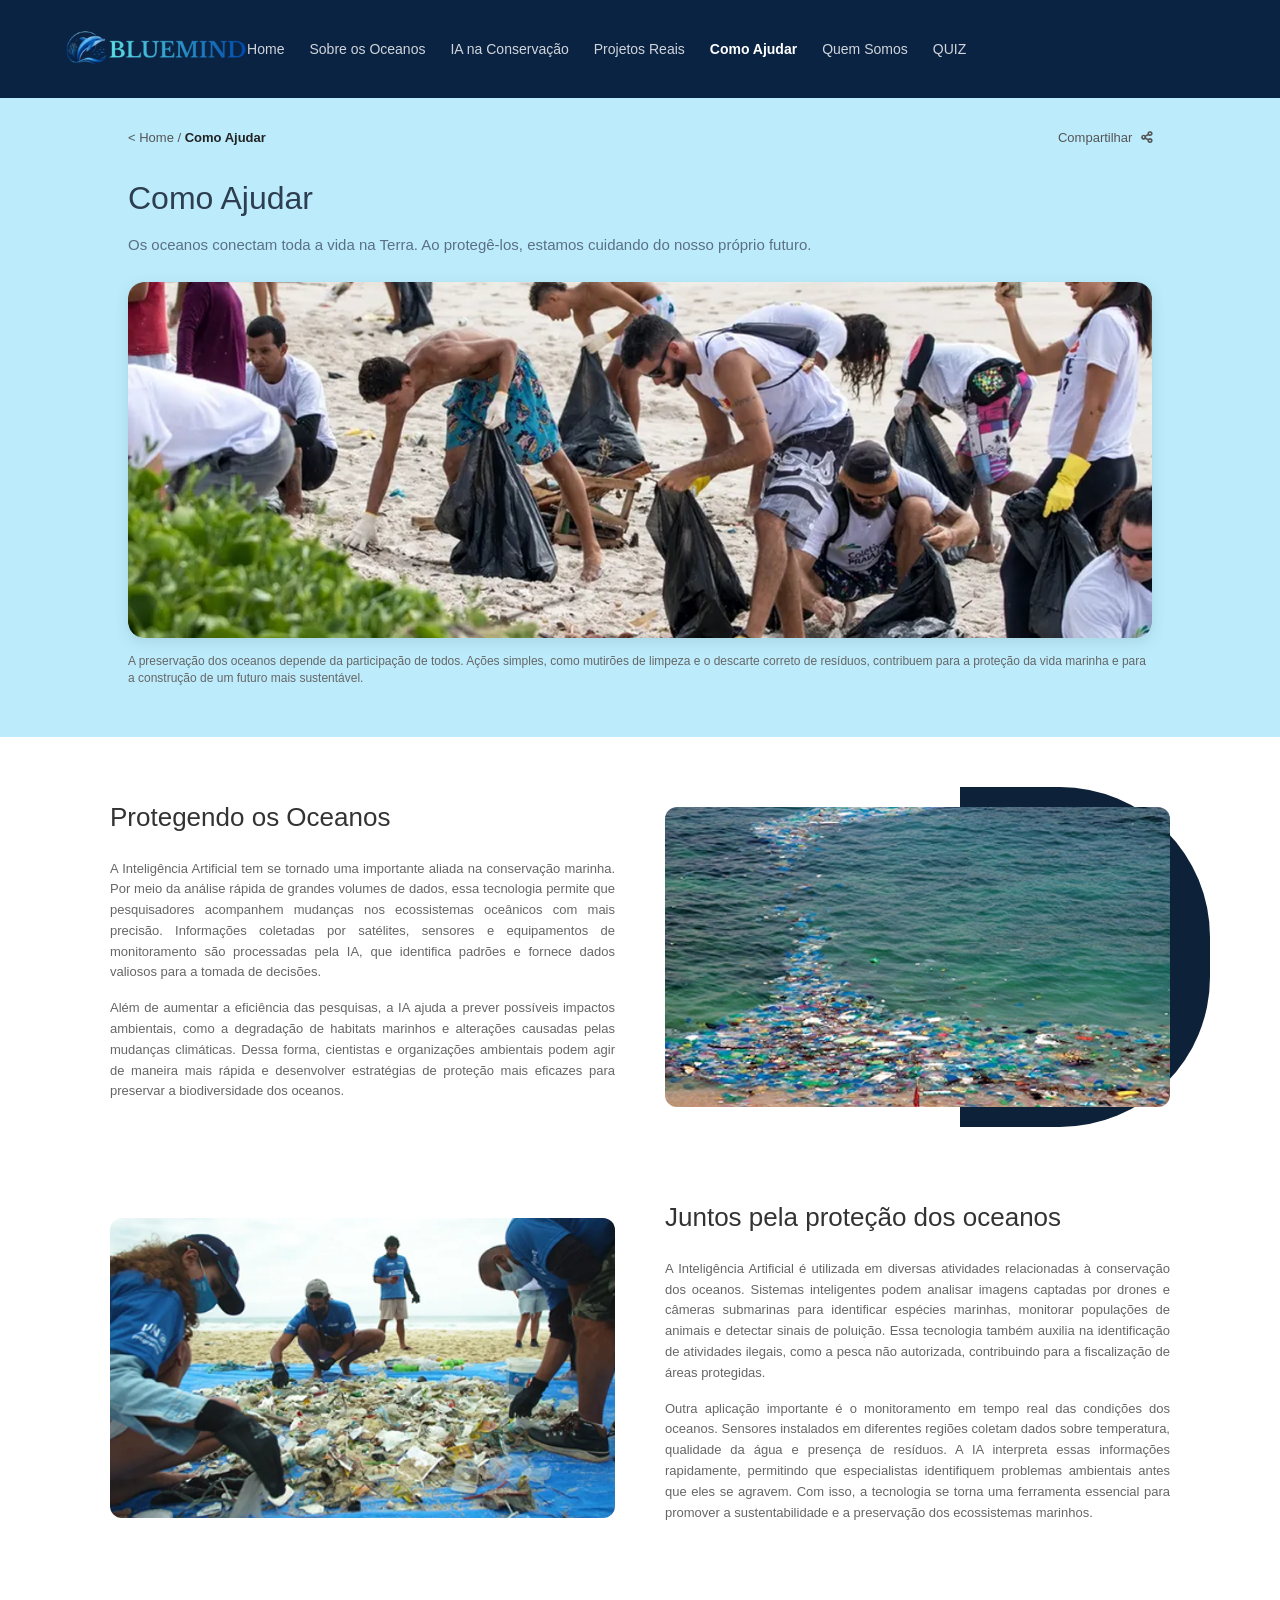
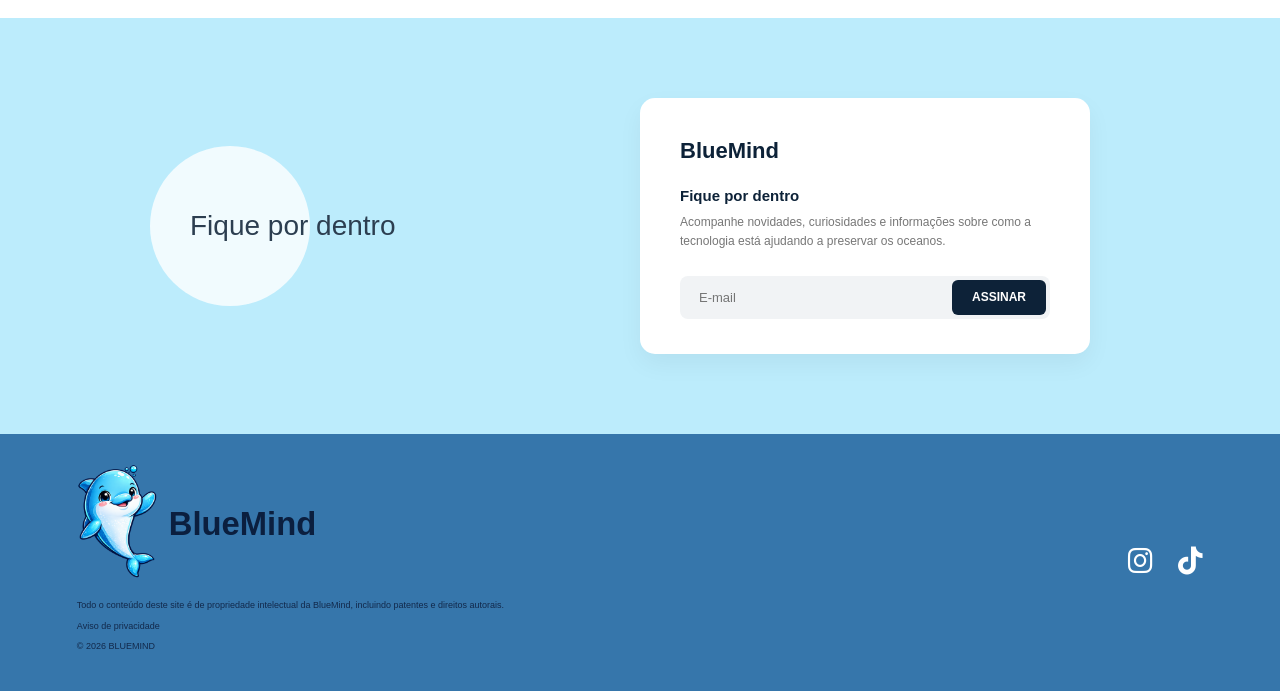
==== como-ajudar.html @ 2d467dde "commit de novas paginas (ainda falta muitos erros pra corrigir" ====
<!DOCTYPE html>
<html lang="pt-BR">
<head>
  <meta charset="UTF-8">
  <meta name="viewport" content="width=device-width, initial-scale=1.0">
  <title>BlueMind - Como Ajudar</title>
  <link rel="stylesheet" href="./como-ajudar.css">
  <link rel="stylesheet" href="https://cdnjs.cloudflare.com/ajax/libs/font-awesome/6.0.0/css/all.min.css">
</head>
<body>

<header>
    <div class="logo">
        <img src="./logo.png" alt="Logo BlueMind">
    </div>
    <nav>
        <ul>
            <li><a href="./index.html">Home</a></li>
            <li><a href="./sobre-os-oceanos.html">Sobre os Oceanos</a></li>
            <li><a href= "./concervacao.html">IA na Conservação</a></li>
            <li><a href="./projetos-reais.html">Projetos Reais</a></li>
            <li><a href= "./como-ajudar.html"><strong>Como Ajudar</strong></a></li>
            <li><a href="./quem.somos.html">Quem Somos</a></li>
            <li><a href="./quiz.html">QUIZ</a></li>
        </ul>
    </nav>
</header>

  <section class="hero-section">
    <div class="container">
      <div class="breadcrumb-share">
        <p class="breadcrumb">&lt; Home / <strong>Como Ajudar</strong></p>
        <button class="share-btn">Compartilhar <i class="fa-solid fa-share-nodes"></i></button>
      </div>

      <h1 class="main-title">Como Ajudar</h1>
      <p class="subtitle">Os oceanos conectam toda a vida na Terra. Ao protegê-los, estamos cuidando do nosso próprio futuro.</p>

      <div class="hero-image-container">
        <img src="./image 26 (3).png" alt="Mutirão de limpeza de praia" class="hero-img">
      </div>

      <p class="image-caption">
        A preservação dos oceanos depende da participação de todos. Ações simples, como mutirões de limpeza e o descarte correto de resíduos, contribuem para a proteção da vida marinha e para a construção de um futuro mais sustentável.
      </p>
    </div>
  </section>

  <main class="content-section">
    
    <div class="info-block block-1">
      <div class="text-content">
        <h2>Protegendo os Oceanos</h2>
        <p>A Inteligência Artificial tem se tornado uma importante aliada na conservação marinha. Por meio da análise rápida de grandes volumes de dados, essa tecnologia permite que pesquisadores acompanhem mudanças nos ecossistemas oceânicos com mais precisão. Informações coletadas por satélites, sensores e equipamentos de monitoramento são processadas pela IA, que identifica padrões e fornece dados valiosos para a tomada de decisões.</p>
        <p>Além de aumentar a eficiência das pesquisas, a IA ajuda a prever possíveis impactos ambientais, como a degradação de habitats marinhos e alterações causadas pelas mudanças climáticas. Dessa forma, cientistas e organizações ambientais podem agir de maneira mais rápida e desenvolver estratégias de proteção mais eficazes para preservar a biodiversidade dos oceanos.</p>
      </div>
      <div class="image-wrapper decor-right">
        <img src="./image 31.png" alt="Oceano">
      </div>
    </div>

    <div class="info-block block-2">
      <div class="image-wrapper decor-left">
        <img src="./image 32 (1).png" alt="Ação ambiental">
      </div>
      <div class="text-content">
        <h2>Juntos pela proteção dos oceanos</h2>
        <p>A Inteligência Artificial é utilizada em diversas atividades relacionadas à conservação dos oceanos. Sistemas inteligentes podem analisar imagens captadas por drones e câmeras submarinas para identificar espécies marinhas, monitorar populações de animais e detectar sinais de poluição. Essa tecnologia também auxilia na identificação de atividades ilegais, como a pesca não autorizada, contribuindo para a fiscalização de áreas protegidas.</p>
        <p>Outra aplicação importante é o monitoramento em tempo real das condições dos oceanos. Sensores instalados em diferentes regiões coletam dados sobre temperatura, qualidade da água e presença de resíduos. A IA interpreta essas informações rapidamente, permitindo que especialistas identifiquem problemas ambientais antes que eles se agravem. Com isso, a tecnologia se torna uma ferramenta essencial para promover a sustentabilidade e a preservação dos ecossistemas marinhos.</p>
      </div>
    </div>

  </main>

  <section class="newsletter-section">
    <div class="newsletter-container">
      
      <div class="newsletter-left">
        <div class="circle-graphic"></div>
        <h2>Fique por dentro</h2>
      </div>

      <div class="newsletter-card">
        <h3 class="brand-title">BlueMind</h3>
        <h4>Fique por dentro</h4>
        <p>Acompanhe novidades, curiosidades e informações sobre como a tecnologia está ajudando a preservar os oceanos.</p>
        
        <form class="subscribe-form" onsubmit="event.preventDefault();">
          <input type="email" placeholder="E-mail" required>
          <button type="submit">ASSINAR</button>
        </form>
      </div>

    </div>
  </section>

      <footer>

        <div class="footer-left">

            <div class="footer-logo">
                <img src="./golfinho_edutech.png" alt="Mascote BlueMind">
                <h3>BlueMind</h3>
            </div>

            <p class="legal-text">
                Todo o conteúdo deste site é de propriedade intelectual da BlueMind, incluindo patentes e direitos autorais.
            </p>

            <p class="legal-text">
                Aviso de privacidade
            </p>

            <p class="legal-text">
                © 2026 BLUEMIND
            </p>

        </div>

        <div class="footer-right">

            <a href="https://www.instagram.com/project.bluemind" target="_blank">
                <i class="fa-brands fa-instagram"></i>
            </a>

            <a href="#">
                <i class="fa-brands fa-tiktok"></i>
            </a>

        </div>

    </footer>

</body>
</html>
---- como-ajudar.css ----
* {
  margin: 0;
  padding: 0;
  box-sizing: border-box;
  font-family: 'Segoe UI', Tahoma, Geneva, Verdana, sans-serif;
}

body {
  color: #333333;
  background-color: #ffffff;
  line-height: 1.6;
}

header {
    background-color: #0A2342;
    color: #ffffff;
    display: flex;
    align-items: center;
    justify-content: flex-start;
    padding: 25px 60px;
}

header .logo img {
  height: 40px;
  object-fit: contain;
}

header nav ul {
  display: flex;
  list-style: none;
  gap: 25px;
}

header nav a {
  color: #d1d5db;
  text-decoration: none;
  font-size: 14px;
  transition: color 0.3s;
}

header nav a:hover {
  color: #ffffff;
}

header nav a strong {
  color: #ffffff;
}

.hero-section {
  background-color: #bcecfc;
  padding: 30px 10% 50px 10%;
}

.breadcrumb-share {
  display: flex;
  justify-content: space-between;
  align-items: center;
  font-size: 13px;
  color: #555;
  margin-bottom: 25px;
}

.breadcrumb {
  margin: 0;
}

.breadcrumb strong {
  color: #222;
}

.share-btn {
  background: none;
  border: none;
  color: #555;
  cursor: pointer;
  font-size: 13px;
}

.share-btn i {
  margin-left: 5px;
}

.main-title {
  font-size: 32px;
  color: #2c3e50;
  font-weight: 500;
  margin-bottom: 8px;
}

.subtitle {
  color: #5b7083;
  font-size: 15px;
  margin-bottom: 25px;
}

.hero-image-container {
  width: 100%;
  max-height: 400px;
  border-radius: 15px;
  overflow: hidden;
  box-shadow: 0 4px 15px rgba(0,0,0,0.1);
}

.hero-img {
  width: 100%;
  height: 100%;
  object-fit: cover;
  display: block;
}

.image-caption {
  font-size: 12px;
  color: #666;
  margin-top: 15px;
  line-height: 1.4;
}

.content-section {
  max-width: 1100px;
  margin: 60px auto;
  padding: 0 20px;
}

.info-block {
  display: flex;
  align-items: center;
  gap: 50px;
  margin-bottom: 80px;
  position: relative;
}

.text-content {
  flex: 1;
}

.text-content h2 {
  font-size: 26px;
  color: #333;
  font-weight: 400;
  margin-bottom: 20px;
}

.text-content p {
  font-size: 13px;
  color: #666;
  margin-bottom: 15px;
  text-align: justify;
}

.image-wrapper {
  flex: 1;
  position: relative;
  height: 300px;
}

.image-wrapper img {
  width: 100%;
  height: 100%;
  object-fit: cover;
  border-radius: 12px;
  position: relative;
  z-index: 2;
}

.decor-right::after {
  content: '';
  position: absolute;
  right: -40px;
  top: -20px;
  width: 250px;
  height: 340px;
  background-color: #0d2238;
  border-top-right-radius: 150px;
  border-bottom-right-radius: 150px;
  z-index: 1;
}

.decor-left::before {
  content: '';
  position: absolute;
  left: -20px;
  bottom: -20px;
  width: 100%;
  height: 100%;
  border-radius: 12px;
  z-index: 1;
}

.newsletter-section {
  background-color: #bcecfc;
  padding: 80px 20px;
  display: flex;
  justify-content: center;
  position: relative;
  overflow: hidden;
}

.newsletter-container {
  display: flex;
  align-items: center;
  justify-content: space-between;
  width: 100%;
  max-width: 900px;
}

.newsletter-left {
  position: relative;
  display: flex;
  align-items: center;
}

.circle-graphic {
  width: 160px;
  height: 160px;
  background-color: #ffffff;
  border-radius: 50%;
  position: absolute;
  left: -40px;
  opacity: 0.8;
}

.newsletter-left h2 {
  font-size: 28px;
  color: #2c3e50;
  z-index: 2;
  font-weight: 500;
}

.newsletter-card {
  background: #ffffff;
  padding: 35px 40px;
  border-radius: 15px;
  width: 450px;
  box-shadow: 0 10px 25px rgba(0, 0, 0, 0.05);
}

.brand-title {
  font-size: 22px;
  color: #0d2238;
  margin-bottom: 15px;
  font-weight: 700;
}

.newsletter-card h4 {
  font-size: 15px;
  color: #0d2238;
  margin-bottom: 5px;
}

.newsletter-card p {
  font-size: 12px;
  color: #777;
  margin-bottom: 25px;
}

.subscribe-form {
  display: flex;
  background-color: #f1f3f5;
  border-radius: 8px;
  padding: 4px;
}

.subscribe-form input {
  border: none;
  background: transparent;
  padding: 10px 15px;
  flex: 1;
  outline: none;
  font-size: 13px;
}

.subscribe-form button {
  background-color: #0d2238;
  color: #ffffff;
  border: none;
  padding: 10px 20px;
  border-radius: 6px;
  font-weight: bold;
  font-size: 12px;
  cursor: pointer;
  transition: background 0.3s;
}

.subscribe-form button:hover {
  background-color: #1a3a5c;
}

footer {
    width: 100%;
    min-height: 180px;
    background-color: #3676ab;


    display: flex;
    justify-content: space-between;
    align-items: center;


    padding: 30px 6%;
}


.footer-left {
    max-width: 600px;
}


.footer-logo {
    display: flex;
    align-items: center;
    gap: 12px;
    margin-bottom: 15px;


    font-size: 28px;
    font-weight: bold;
    color: #0b1f3f;
}


.footer-logo img {
    width: 80px;
}


.legal-text {
    font-size: 9px;
    color: #12294b;
    margin-bottom: 8px;
    line-height: 1.4;
}


.footer-right {
    display: flex;
    align-items: center;
    gap: 25px;
}


.footer-right a {
    color: white;
    font-size: 28px;
    text-decoration: none;
}


.footer-right a:hover {
    transform: scale(1.15);
}

@media (max-width: 768px) {
  header {
    flex-direction: column;
    gap: 15px;
  }

  header nav ul {
    flex-wrap: wrap;
    justify-content: center;
  }

  .info-block {
    flex-direction: column !important;
  }

  .newsletter-container {
    flex-direction: column;
    gap: 30px;
  }

  .newsletter-card {
    width: 100%;
  }

  .decor-right::after {
    display: none;
  }

  footer {
    flex-direction: column;
    align-items: flex-start;
    gap: 20px;
  }
}
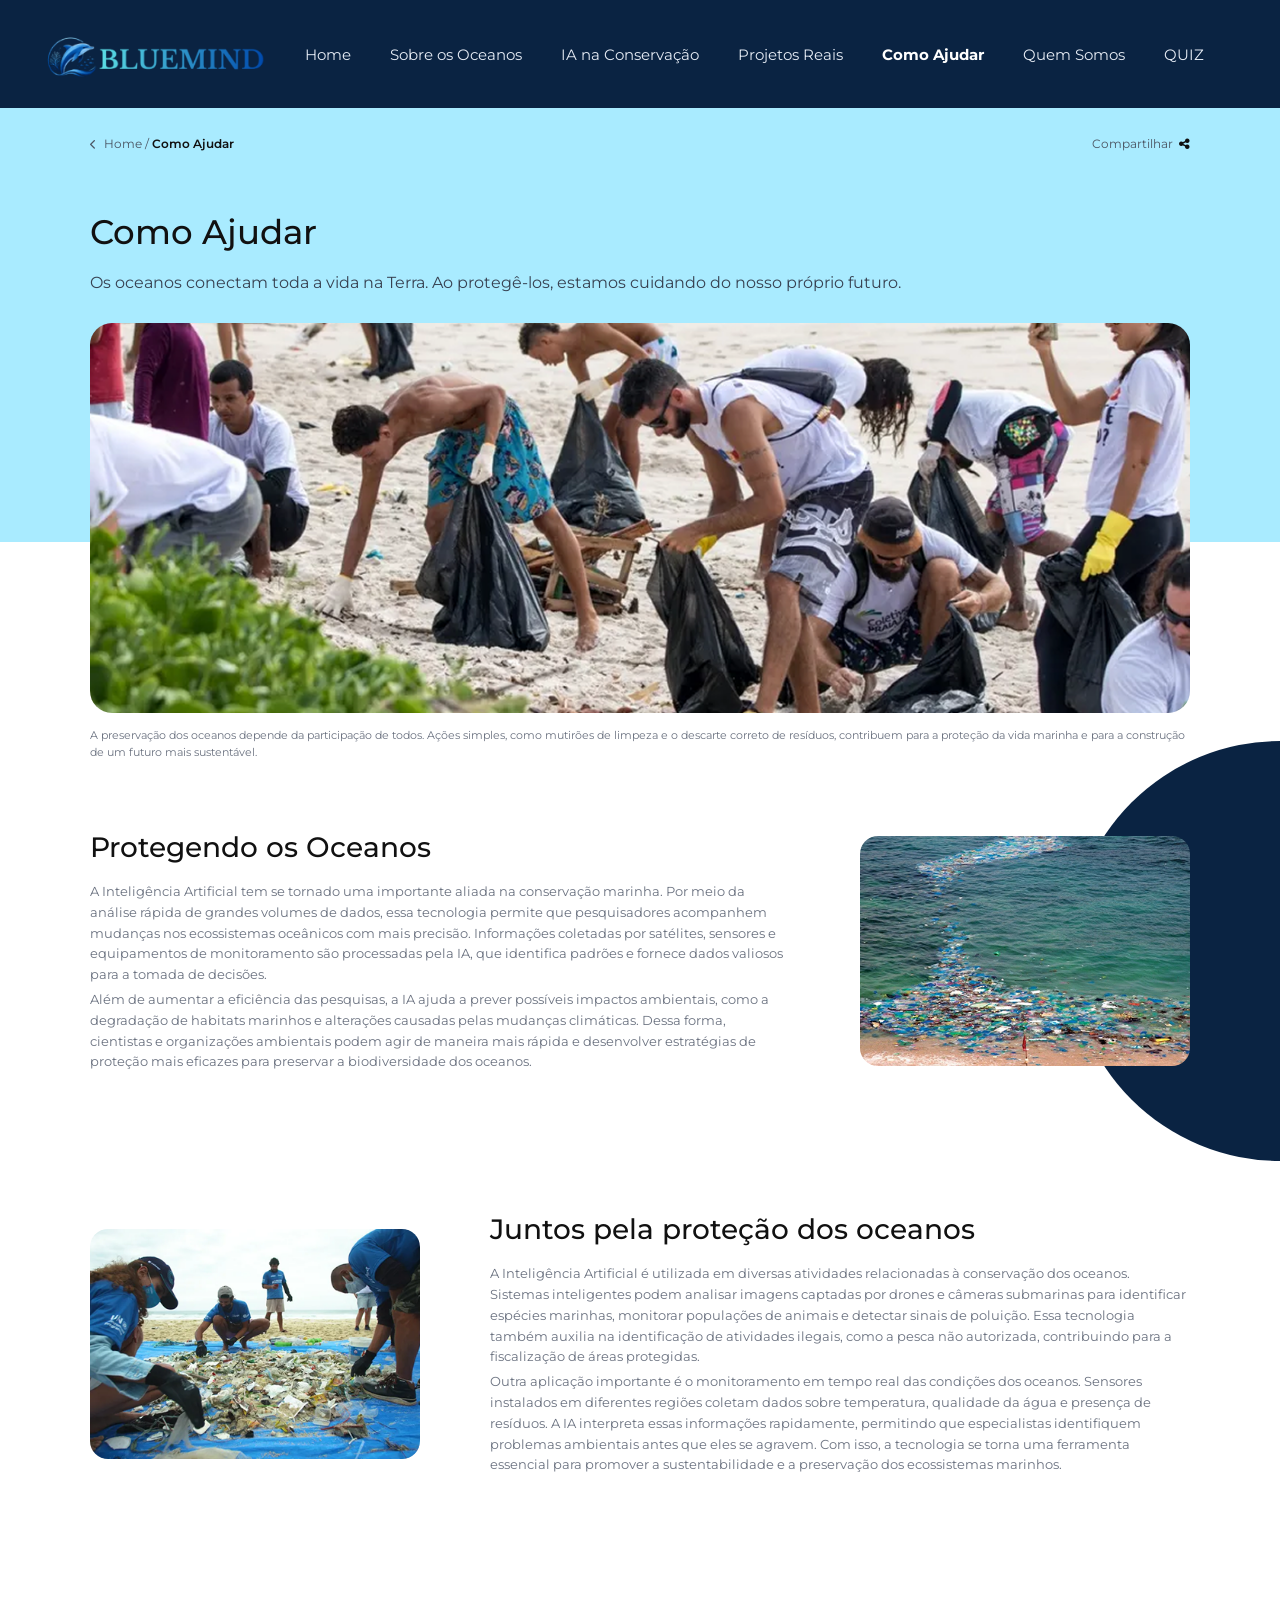
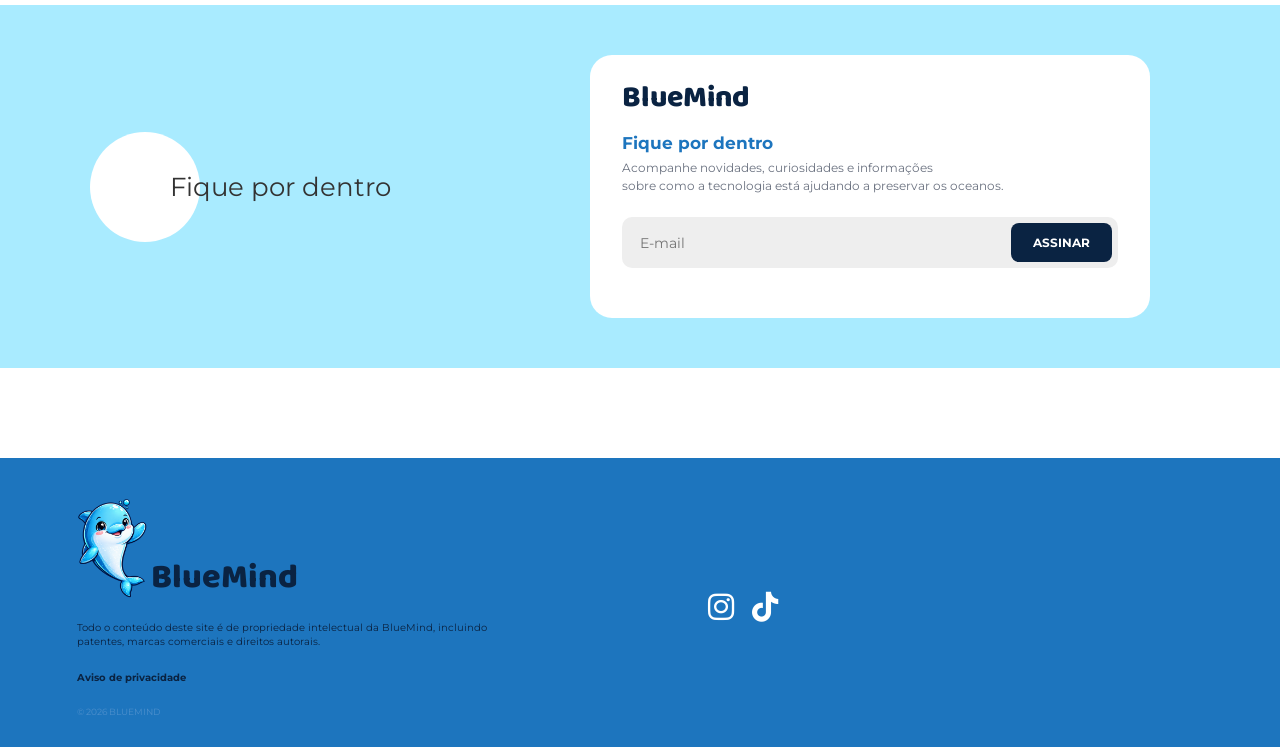
==== commit 9397cc09: "Refaz todas as páginas conforme o layout - Cria global.css com cabeçalho, rodapé, faixa azul, blocos" ====
--- a/como-ajudar.html
+++ b/como-ajudar.html
@@ -1,135 +1,138 @@
 <!DOCTYPE html>
 <html lang="pt-BR">
+
 <head>
-  <meta charset="UTF-8">
-  <meta name="viewport" content="width=device-width, initial-scale=1.0">
-  <title>BlueMind - Como Ajudar</title>
-  <link rel="stylesheet" href="./como-ajudar.css">
-  <link rel="stylesheet" href="https://cdnjs.cloudflare.com/ajax/libs/font-awesome/6.0.0/css/all.min.css">
+    <meta charset="UTF-8">
+    <meta name="viewport" content="width=device-width, initial-scale=1.0">
+    <title>BlueMind - Como Ajudar</title>
+    <link rel="preconnect" href="https://fonts.googleapis.com">
+    <link rel="preconnect" href="https://fonts.gstatic.com" crossorigin>
+    <link href="https://fonts.googleapis.com/css2?family=Baloo+2:wght@800&family=Montserrat:wght@300;400;500;600;700;800&display=swap" rel="stylesheet">
+    <link rel="stylesheet" href="https://cdnjs.cloudflare.com/ajax/libs/font-awesome/6.5.1/css/all.min.css">
+    <link rel="stylesheet" href="./global.css">
+    <link rel="stylesheet" href="./como-ajudar.css">
 </head>
+
 <body>
 
-<header>
-    <div class="logo">
-        <img src="./logo.png" alt="Logo BlueMind">
-    </div>
-    <nav>
-        <ul>
-            <li><a href="./index.html">Home</a></li>
-            <li><a href="./sobre-os-oceanos.html">Sobre os Oceanos</a></li>
-            <li><a href= "./concervacao.html">IA na Conservação</a></li>
-            <li><a href="./projetos-reais.html">Projetos Reais</a></li>
-            <li><a href= "./como-ajudar.html"><strong>Como Ajudar</strong></a></li>
-            <li><a href="./quem.somos.html">Quem Somos</a></li>
-            <li><a href="./quiz.html">QUIZ</a></li>
-        </ul>
-    </nav>
-</header>
+    <header>
+        <a href="./index.html" class="logo">
+            <img src="./logo.png" alt="Logo BlueMind">
+        </a>
 
-  <section class="hero-section">
-    <div class="container">
-      <div class="breadcrumb-share">
-        <p class="breadcrumb">&lt; Home / <strong>Como Ajudar</strong></p>
-        <button class="share-btn">Compartilhar <i class="fa-solid fa-share-nodes"></i></button>
-      </div>
+        <nav>
+            <ul>
+                <li><a href="./index.html">Home</a></li>
+                <li><a href="./sobre-os-oceanos.html">Sobre os Oceanos</a></li>
+                <li><a href="./concervacao.html">IA na Conservação</a></li>
+                <li><a href="./projetos-reais.html">Projetos Reais</a></li>
+                <li><a href="./como-ajudar.html" class="active">Como Ajudar</a></li>
+                <li><a href="./quem.somos.html">Quem Somos</a></li>
+                <li><a href="./quiz.html">QUIZ</a></li>
+            </ul>
+        </nav>
+    </header>
 
-      <h1 class="main-title">Como Ajudar</h1>
-      <p class="subtitle">Os oceanos conectam toda a vida na Terra. Ao protegê-los, estamos cuidando do nosso próprio futuro.</p>
+    <section class="page-top">
+        <div class="container">
+            <div class="breadcrumb-share">
+                <p class="breadcrumb">
+                    <i class="fa-solid fa-chevron-left"></i><a href="./index.html">Home</a> / <strong>Como Ajudar</strong>
+                </p>
+                <button class="share-btn" type="button">
+                    Compartilhar <i class="fa-solid fa-share-nodes"></i>
+                </button>
+            </div>
 
-      <div class="hero-image-container">
-        <img src="./image 26 (3).png" alt="Mutirão de limpeza de praia" class="hero-img">
-      </div>
+            <h1>Como Ajudar</h1>
+            <p class="subtitle">Os oceanos conectam toda a vida na Terra. Ao protegê-los, estamos cuidando do nosso próprio futuro.</p>
+        </div>
+    </section>
 
-      <p class="image-caption">
-        A preservação dos oceanos depende da participação de todos. Ações simples, como mutirões de limpeza e o descarte correto de resíduos, contribuem para a proteção da vida marinha e para a construção de um futuro mais sustentável.
-      </p>
-    </div>
-  </section>
+    <main>
+        <section class="page-banner container">
+            <img src="./image 26 (3).png" alt="Voluntários em um mutirão de limpeza de praia">
+            <p class="caption">A preservação dos oceanos depende da participação de todos. Ações simples, como mutirões de limpeza e o descarte correto de resíduos, contribuem para a proteção da vida marinha e para a construção de um futuro mais sustentável.</p>
+        </section>
 
-  <main class="content-section">
-    
-    <div class="info-block block-1">
-      <div class="text-content">
-        <h2>Protegendo os Oceanos</h2>
-        <p>A Inteligência Artificial tem se tornado uma importante aliada na conservação marinha. Por meio da análise rápida de grandes volumes de dados, essa tecnologia permite que pesquisadores acompanhem mudanças nos ecossistemas oceânicos com mais precisão. Informações coletadas por satélites, sensores e equipamentos de monitoramento são processadas pela IA, que identifica padrões e fornece dados valiosos para a tomada de decisões.</p>
-        <p>Além de aumentar a eficiência das pesquisas, a IA ajuda a prever possíveis impactos ambientais, como a degradação de habitats marinhos e alterações causadas pelas mudanças climáticas. Dessa forma, cientistas e organizações ambientais podem agir de maneira mais rápida e desenvolver estratégias de proteção mais eficazes para preservar a biodiversidade dos oceanos.</p>
-      </div>
-      <div class="image-wrapper decor-right">
-        <img src="./image 31.png" alt="Oceano">
-      </div>
-    </div>
+        <section class="content-block">
+            <div class="decor-circle right"></div>
 
-    <div class="info-block block-2">
-      <div class="image-wrapper decor-left">
-        <img src="./image 32 (1).png" alt="Ação ambiental">
-      </div>
-      <div class="text-content">
-        <h2>Juntos pela proteção dos oceanos</h2>
-        <p>A Inteligência Artificial é utilizada em diversas atividades relacionadas à conservação dos oceanos. Sistemas inteligentes podem analisar imagens captadas por drones e câmeras submarinas para identificar espécies marinhas, monitorar populações de animais e detectar sinais de poluição. Essa tecnologia também auxilia na identificação de atividades ilegais, como a pesca não autorizada, contribuindo para a fiscalização de áreas protegidas.</p>
-        <p>Outra aplicação importante é o monitoramento em tempo real das condições dos oceanos. Sensores instalados em diferentes regiões coletam dados sobre temperatura, qualidade da água e presença de resíduos. A IA interpreta essas informações rapidamente, permitindo que especialistas identifiquem problemas ambientais antes que eles se agravem. Com isso, a tecnologia se torna uma ferramenta essencial para promover a sustentabilidade e a preservação dos ecossistemas marinhos.</p>
-      </div>
-    </div>
+            <div class="container">
+                <div class="text">
+                    <h2>Protegendo os Oceanos</h2>
+                    <p>A Inteligência Artificial tem se tornado uma importante aliada na conservação marinha. Por meio da análise rápida de grandes volumes de dados, essa tecnologia permite que pesquisadores acompanhem mudanças nos ecossistemas oceânicos com mais precisão. Informações coletadas por satélites, sensores e equipamentos de monitoramento são processadas pela IA, que identifica padrões e fornece dados valiosos para a tomada de decisões.</p>
+                    <p>Além de aumentar a eficiência das pesquisas, a IA ajuda a prever possíveis impactos ambientais, como a degradação de habitats marinhos e alterações causadas pelas mudanças climáticas. Dessa forma, cientistas e organizações ambientais podem agir de maneira mais rápida e desenvolver estratégias de proteção mais eficazes para preservar a biodiversidade dos oceanos.</p>
+                </div>
 
-  </main>
+                <div class="image">
+                    <img src="./image 31.png" alt="Lixo plástico flutuando no mar perto da praia">
+                </div>
+            </div>
+        </section>
 
-  <section class="newsletter-section">
-    <div class="newsletter-container">
-      
-      <div class="newsletter-left">
-        <div class="circle-graphic"></div>
-        <h2>Fique por dentro</h2>
-      </div>
+        <section class="content-block reverse">
+            <div class="container">
+                <div class="text">
+                    <h2>Juntos pela proteção dos oceanos</h2>
+                    <p>A Inteligência Artificial é utilizada em diversas atividades relacionadas à conservação dos oceanos. Sistemas inteligentes podem analisar imagens captadas por drones e câmeras submarinas para identificar espécies marinhas, monitorar populações de animais e detectar sinais de poluição. Essa tecnologia também auxilia na identificação de atividades ilegais, como a pesca não autorizada, contribuindo para a fiscalização de áreas protegidas.</p>
+                    <p>Outra aplicação importante é o monitoramento em tempo real das condições dos oceanos. Sensores instalados em diferentes regiões coletam dados sobre temperatura, qualidade da água e presença de resíduos. A IA interpreta essas informações rapidamente, permitindo que especialistas identifiquem problemas ambientais antes que eles se agravem. Com isso, a tecnologia se torna uma ferramenta essencial para promover a sustentabilidade e a preservação dos ecossistemas marinhos.</p>
+                </div>
 
-      <div class="newsletter-card">
-        <h3 class="brand-title">BlueMind</h3>
-        <h4>Fique por dentro</h4>
-        <p>Acompanhe novidades, curiosidades e informações sobre como a tecnologia está ajudando a preservar os oceanos.</p>
-        
-        <form class="subscribe-form" onsubmit="event.preventDefault();">
-          <input type="email" placeholder="E-mail" required>
-          <button type="submit">ASSINAR</button>
-        </form>
-      </div>
+                <div class="image">
+                    <img src="./image 32 (1).png" alt="Voluntários separando lixo recolhido na praia">
+                </div>
+            </div>
+        </section>
 
-    </div>
-  </section>
+        <section class="newsletter">
+            <div class="container newsletter-container">
+                <div class="newsletter-left">
+                    <div class="white-circle"></div>
+                    <h2>Fique por dentro</h2>
+                </div>
 
-      <footer>
+                <div class="newsletter-card">
+                    <p class="brand-name">BlueMind</p>
+                    <h3>Fique por dentro</h3>
+                    <p class="newsletter-text">
+                        Acompanhe novidades, curiosidades e informações<br>
+                        sobre como a tecnologia está ajudando a preservar os oceanos.
+                    </p>
 
+                    <form class="subscribe-form" id="newsletter-form">
+                        <input type="email" placeholder="E-mail" aria-label="Seu e-mail" required>
+                        <button type="submit">ASSINAR</button>
+                    </form>
+                    <p class="form-message" id="form-message" aria-live="polite"></p>
+                </div>
+            </div>
+        </section>
+    </main>
+
+    <footer>
         <div class="footer-left">
-
             <div class="footer-logo">
                 <img src="./golfinho_edutech.png" alt="Mascote BlueMind">
-                <h3>BlueMind</h3>
+                <span>BlueMind</span>
             </div>
 
-            <p class="legal-text">
-                Todo o conteúdo deste site é de propriedade intelectual da BlueMind, incluindo patentes e direitos autorais.
-            </p>
-
-            <p class="legal-text">
-                Aviso de privacidade
-            </p>
-
-            <p class="legal-text">
-                © 2026 BLUEMIND
-            </p>
-
+            <p class="legal-text">Todo o conteúdo deste site é de propriedade intelectual da BlueMind, incluindo patentes, marcas comerciais e direitos autorais.</p>
+            <p class="privacy-text">Aviso de privacidade</p>
+            <p class="copyright">© 2026 BLUEMIND</p>
         </div>
 
         <div class="footer-right">
-
-            <a href="https://www.instagram.com/project.bluemind" target="_blank">
+            <a href="https://www.instagram.com/project.bluemind" target="_blank" rel="noopener noreferrer" aria-label="Instagram">
                 <i class="fa-brands fa-instagram"></i>
             </a>
-
-            <a href="#">
+            <a href="#" aria-label="TikTok">
                 <i class="fa-brands fa-tiktok"></i>
             </a>
-
         </div>
-
     </footer>
 
+    <script src="./script.js"></script>
 </body>
-</html>+
+</html>
--- a/global.css
+++ b/global.css
@@ -0,0 +1,386 @@
+/* =====================================================
+   ESTILOS GLOBAIS - usados em todas as páginas
+   (reset, cabeçalho, rodapé, topo das páginas internas)
+===================================================== */
+
+* {
+    margin: 0;
+    padding: 0;
+    box-sizing: border-box;
+    font-family: 'Montserrat', sans-serif;
+}
+
+html {
+    scroll-behavior: smooth;
+}
+
+html,
+body {
+    overflow-x: hidden;
+}
+
+body {
+    background-color: #ffffff;
+    color: #333333;
+}
+
+img {
+    display: block;
+    max-width: 100%;
+}
+
+a {
+    text-decoration: none;
+    color: inherit;
+}
+
+.container {
+    width: 100%;
+    max-width: 1180px;
+    margin: 0 auto;
+    padding: 0 40px;
+}
+
+/* ================= CABEÇALHO ================= */
+
+header {
+    background-color: #0A2342;
+    display: flex;
+    align-items: center;
+    padding: 30px 40px;
+    gap: 40px;
+}
+
+.logo img {
+    height: 48px;
+    width: auto;
+}
+
+nav {
+    flex: 1;
+}
+
+nav ul {
+    display: flex;
+    justify-content: space-between;
+    list-style: none;
+    gap: 20px;
+    max-width: 900px;
+}
+
+nav ul li a {
+    color: #e6ecf5;
+    font-size: 15px;
+    font-weight: 400;
+    white-space: nowrap;
+    transition: color 0.3s ease;
+}
+
+nav ul li a:hover {
+    color: #ffffff;
+}
+
+/* Página atual */
+nav ul li a.active {
+    color: #ffffff;
+    font-weight: 700;
+}
+
+/* ================= TOPO DAS PÁGINAS INTERNAS ================= */
+
+.page-top {
+    background-color: #A9EBFF;
+    padding: 28px 0;
+}
+
+.breadcrumb-share {
+    display: flex;
+    justify-content: space-between;
+    align-items: center;
+    font-size: 12px;
+    color: #4b5563;
+    margin-bottom: 60px;
+}
+
+.breadcrumb i {
+    font-size: 10px;
+    margin-right: 8px;
+}
+
+.breadcrumb a:hover {
+    text-decoration: underline;
+}
+
+.breadcrumb strong {
+    color: #111111;
+    font-weight: 600;
+}
+
+.share-btn {
+    background: none;
+    border: none;
+    cursor: pointer;
+    font-size: 12px;
+    color: #4b5563;
+    display: flex;
+    align-items: center;
+    gap: 6px;
+}
+
+.share-btn i {
+    color: #111111;
+}
+
+.page-top h1 {
+    font-size: 34px;
+    font-weight: 500;
+    color: #111111;
+    margin-bottom: 18px;
+}
+
+.page-top .subtitle {
+    font-size: 16px;
+    color: #374151;
+    line-height: 1.5;
+}
+
+/* Imagem grande que fica metade na faixa azul e metade no branco */
+.page-banner {
+    position: relative;
+}
+
+/* Faixa azul que continua atrás da metade de cima da imagem (largura total da tela) */
+.page-banner::before {
+    content: "";
+    position: absolute;
+    left: 50%;
+    width: 100vw;
+    transform: translateX(-50%);
+    top: 0;
+    height: 50%;
+    background-color: #A9EBFF;
+    z-index: -1;
+}
+
+.page-banner img {
+    width: 100%;
+    height: 390px;
+    object-fit: cover;
+    border-radius: 22px;
+}
+
+.page-banner .caption {
+    margin-top: 14px;
+    font-size: 11px;
+    color: #6b7280;
+    line-height: 1.5;
+}
+
+/* ================= BLOCOS DE TEXTO + IMAGEM ================= */
+
+.content-block {
+    position: relative;
+    padding: 70px 0;
+    overflow-x: clip; /* corta o círculo que sai da tela */
+}
+
+.content-block .container {
+    position: relative;
+    z-index: 1;
+    display: flex;
+    align-items: center;
+    gap: 70px;
+}
+
+.content-block.reverse .container {
+    flex-direction: row-reverse;
+}
+
+.content-block .text {
+    flex: 1;
+}
+
+.content-block h2 {
+    font-size: 28px;
+    font-weight: 500;
+    color: #111111;
+    margin-bottom: 16px;
+    line-height: 1.25;
+}
+
+.content-block p {
+    font-size: 13px;
+    color: #6b7280;
+    line-height: 1.6;
+}
+
+.content-block p + p {
+    margin-top: 4px;
+}
+
+.content-block .image {
+    flex: 0 0 360px;
+    position: relative;
+    z-index: 1;
+}
+
+.content-block .image img {
+    width: 100%;
+    height: 300px;
+    object-fit: cover;
+    border-radius: 18px;
+}
+
+/* ================= CÍRCULO AZUL-MARINHO DECORATIVO ================= */
+
+.decor-circle {
+    position: absolute;
+    top: 50%;
+    width: 420px;
+    height: 420px;
+    border-radius: 50%;
+    background-color: #0A2342;
+    transform: translateY(-50%);
+    z-index: 0;
+}
+
+.decor-circle.right {
+    right: -210px;
+}
+
+.decor-circle.left {
+    left: -210px;
+}
+
+/* ================= RODAPÉ ================= */
+
+footer {
+    background-color: #1D75BE;
+    display: grid;
+    grid-template-columns: 1fr 1fr;
+    align-items: center;
+    padding: 40px 6% 30px;
+    min-height: 220px;
+}
+
+.footer-logo {
+    display: flex;
+    align-items: flex-end;
+    gap: 4px;
+    margin-bottom: 18px;
+}
+
+.footer-logo img {
+    width: 70px;
+}
+
+.footer-logo span,
+.brand-name {
+    font-family: 'Baloo 2', 'Montserrat', sans-serif;
+    font-size: 34px;
+    font-weight: 800;
+    color: #0A2342;
+    line-height: 1;
+    padding-bottom: 8px;
+}
+
+.legal-text {
+    font-size: 10px;
+    color: #0A2342;
+    max-width: 420px;
+    line-height: 1.4;
+    margin-bottom: 22px;
+}
+
+.privacy-text {
+    font-size: 10px;
+    font-weight: 700;
+    color: #0A2342;
+    margin-bottom: 22px;
+}
+
+.copyright {
+    font-size: 9px;
+    color: #4d8fcc;
+}
+
+.footer-right {
+    display: flex;
+    gap: 18px;
+    padding-left: 12%;
+}
+
+.footer-right a {
+    color: #ffffff;
+    font-size: 30px;
+    transition: transform 0.2s ease;
+}
+
+.footer-right a:hover {
+    transform: scale(1.15);
+}
+
+/* ================= RESPONSIVIDADE ================= */
+
+@media (max-width: 1100px) {
+    header {
+        flex-direction: column;
+        gap: 22px;
+        padding: 22px;
+    }
+
+    nav ul {
+        justify-content: center;
+        flex-wrap: wrap;
+        margin: 0 auto;
+    }
+}
+
+@media (max-width: 800px) {
+    .container {
+        padding: 0 20px;
+    }
+
+    .page-top h1 {
+        font-size: 28px;
+    }
+
+    .page-banner img {
+        height: 240px;
+    }
+
+    .content-block .container,
+    .content-block.reverse .container {
+        flex-direction: column;
+        gap: 30px;
+    }
+
+    .content-block .image {
+        flex: none;
+        width: 100%;
+        max-width: 420px;
+    }
+
+    .decor-circle {
+        display: none;
+    }
+
+    footer {
+        grid-template-columns: 1fr;
+        gap: 30px;
+        text-align: center;
+    }
+
+    .footer-logo {
+        justify-content: center;
+    }
+
+    .legal-text {
+        margin: 0 auto 22px;
+    }
+
+    .footer-right {
+        justify-content: center;
+        padding-left: 0;
+    }
+}
--- a/como-ajudar.css
+++ b/como-ajudar.css
@@ -1,385 +1,137 @@
-* {
-  margin: 0;
-  padding: 0;
-  box-sizing: border-box;
-  font-family: 'Segoe UI', Tahoma, Geneva, Verdana, sans-serif;
+/* =====================================================
+   COMO AJUDAR
+   (cabeçalho, rodapé, faixa azul e blocos estão no global.css)
+===================================================== */
+
+.content-block .image {
+    flex-basis: 330px;
 }
 
-body {
-  color: #333333;
-  background-color: #ffffff;
-  line-height: 1.6;
+.content-block .image img {
+    height: 230px;
 }
 
-header {
-    background-color: #0A2342;
-    color: #ffffff;
-    display: flex;
-    align-items: center;
-    justify-content: flex-start;
-    padding: 25px 60px;
+.content-block.reverse .image {
+    flex-basis: 330px;
 }
 
-header .logo img {
-  height: 40px;
-  object-fit: contain;
+.content-block.reverse .image img {
+    height: 230px;
 }
 
-header nav ul {
-  display: flex;
-  list-style: none;
-  gap: 25px;
-}
+/* ================= NEWSLETTER ================= */
 
-header nav a {
-  color: #d1d5db;
-  text-decoration: none;
-  font-size: 14px;
-  transition: color 0.3s;
-}
-
-header nav a:hover {
-  color: #ffffff;
-}
-
-header nav a strong {
-  color: #ffffff;
-}
-
-.hero-section {
-  background-color: #bcecfc;
-  padding: 30px 10% 50px 10%;
-}
-
-.breadcrumb-share {
-  display: flex;
-  justify-content: space-between;
-  align-items: center;
-  font-size: 13px;
-  color: #555;
-  margin-bottom: 25px;
-}
-
-.breadcrumb {
-  margin: 0;
-}
-
-.breadcrumb strong {
-  color: #222;
-}
-
-.share-btn {
-  background: none;
-  border: none;
-  color: #555;
-  cursor: pointer;
-  font-size: 13px;
-}
-
-.share-btn i {
-  margin-left: 5px;
-}
-
-.main-title {
-  font-size: 32px;
-  color: #2c3e50;
-  font-weight: 500;
-  margin-bottom: 8px;
-}
-
-.subtitle {
-  color: #5b7083;
-  font-size: 15px;
-  margin-bottom: 25px;
-}
-
-.hero-image-container {
-  width: 100%;
-  max-height: 400px;
-  border-radius: 15px;
-  overflow: hidden;
-  box-shadow: 0 4px 15px rgba(0,0,0,0.1);
-}
-
-.hero-img {
-  width: 100%;
-  height: 100%;
-  object-fit: cover;
-  display: block;
-}
-
-.image-caption {
-  font-size: 12px;
-  color: #666;
-  margin-top: 15px;
-  line-height: 1.4;
-}
-
-.content-section {
-  max-width: 1100px;
-  margin: 60px auto;
-  padding: 0 20px;
-}
-
-.info-block {
-  display: flex;
-  align-items: center;
-  gap: 50px;
-  margin-bottom: 80px;
-  position: relative;
-}
-
-.text-content {
-  flex: 1;
-}
-
-.text-content h2 {
-  font-size: 26px;
-  color: #333;
-  font-weight: 400;
-  margin-bottom: 20px;
-}
-
-.text-content p {
-  font-size: 13px;
-  color: #666;
-  margin-bottom: 15px;
-  text-align: justify;
-}
-
-.image-wrapper {
-  flex: 1;
-  position: relative;
-  height: 300px;
-}
-
-.image-wrapper img {
-  width: 100%;
-  height: 100%;
-  object-fit: cover;
-  border-radius: 12px;
-  position: relative;
-  z-index: 2;
-}
-
-.decor-right::after {
-  content: '';
-  position: absolute;
-  right: -40px;
-  top: -20px;
-  width: 250px;
-  height: 340px;
-  background-color: #0d2238;
-  border-top-right-radius: 150px;
-  border-bottom-right-radius: 150px;
-  z-index: 1;
-}
-
-.decor-left::before {
-  content: '';
-  position: absolute;
-  left: -20px;
-  bottom: -20px;
-  width: 100%;
-  height: 100%;
-  border-radius: 12px;
-  z-index: 1;
-}
-
-.newsletter-section {
-  background-color: #bcecfc;
-  padding: 80px 20px;
-  display: flex;
-  justify-content: center;
-  position: relative;
-  overflow: hidden;
+.newsletter {
+    background-color: #A9EBFF;
+    padding: 50px 0;
+    margin: 60px 0 90px;
 }
 
 .newsletter-container {
-  display: flex;
-  align-items: center;
-  justify-content: space-between;
-  width: 100%;
-  max-width: 900px;
+    display: flex;
+    align-items: center;
+    justify-content: space-between;
+    gap: 40px;
 }
 
 .newsletter-left {
-  position: relative;
-  display: flex;
-  align-items: center;
+    display: flex;
+    align-items: center;
 }
 
-.circle-graphic {
-  width: 160px;
-  height: 160px;
-  background-color: #ffffff;
-  border-radius: 50%;
-  position: absolute;
-  left: -40px;
-  opacity: 0.8;
+.white-circle {
+    width: 110px;
+    height: 110px;
+    border-radius: 50%;
+    background-color: #ffffff;
+    flex-shrink: 0;
 }
 
 .newsletter-left h2 {
-  font-size: 28px;
-  color: #2c3e50;
-  z-index: 2;
-  font-weight: 500;
+    font-size: 26px;
+    font-weight: 400;
+    color: #333333;
+    margin-left: -30px;
+    position: relative;
 }
 
 .newsletter-card {
-  background: #ffffff;
-  padding: 35px 40px;
-  border-radius: 15px;
-  width: 450px;
-  box-shadow: 0 10px 25px rgba(0, 0, 0, 0.05);
+    background-color: #ffffff;
+    border-radius: 22px;
+    padding: 28px 32px;
+    width: 100%;
+    max-width: 560px;
+    margin-right: 40px;
 }
 
-.brand-title {
-  font-size: 22px;
-  color: #0d2238;
-  margin-bottom: 15px;
-  font-weight: 700;
+.newsletter-card .brand-name {
+    display: block;
+    font-size: 30px;
+    padding-bottom: 20px;
 }
 
-.newsletter-card h4 {
-  font-size: 15px;
-  color: #0d2238;
-  margin-bottom: 5px;
+.newsletter-card h3 {
+    font-size: 17px;
+    font-weight: 700;
+    color: #1D75BE;
+    margin-bottom: 6px;
 }
 
-.newsletter-card p {
-  font-size: 12px;
-  color: #777;
-  margin-bottom: 25px;
+.newsletter-text {
+    font-size: 12px;
+    color: #6b7280;
+    line-height: 1.5;
+    margin-bottom: 22px;
 }
 
 .subscribe-form {
-  display: flex;
-  background-color: #f1f3f5;
-  border-radius: 8px;
-  padding: 4px;
+    display: flex;
+    align-items: center;
+    background-color: #eeeeee;
+    border-radius: 10px;
+    padding: 6px 6px 6px 18px;
 }
 
 .subscribe-form input {
-  border: none;
-  background: transparent;
-  padding: 10px 15px;
-  flex: 1;
-  outline: none;
-  font-size: 13px;
+    flex: 1;
+    min-width: 0;
+    border: none;
+    background: transparent;
+    font-size: 14px;
+    outline: none;
+    color: #333333;
 }
 
 .subscribe-form button {
-  background-color: #0d2238;
-  color: #ffffff;
-  border: none;
-  padding: 10px 20px;
-  border-radius: 6px;
-  font-weight: bold;
-  font-size: 12px;
-  cursor: pointer;
-  transition: background 0.3s;
+    background-color: #0A2342;
+    color: #ffffff;
+    border: none;
+    border-radius: 8px;
+    padding: 12px 22px;
+    font-size: 12px;
+    font-weight: 700;
+    cursor: pointer;
+    transition: background-color 0.3s ease;
 }
 
 .subscribe-form button:hover {
-  background-color: #1a3a5c;
+    background-color: #1D75BE;
 }
 
-footer {
-    width: 100%;
-    min-height: 180px;
-    background-color: #3676ab;
-
-
-    display: flex;
-    justify-content: space-between;
-    align-items: center;
-
-
-    padding: 30px 6%;
+.form-message {
+    margin-top: 10px;
+    font-size: 12px;
+    color: #1D75BE;
+    min-height: 1em;
 }
 
+@media (max-width: 800px) {
+    .newsletter-container {
+        flex-direction: column;
+    }
 
-.footer-left {
-    max-width: 600px;
+    .newsletter-card {
+        margin-right: 0;
+        padding: 24px 20px;
+    }
 }
-
-
-.footer-logo {
-    display: flex;
-    align-items: center;
-    gap: 12px;
-    margin-bottom: 15px;
-
-
-    font-size: 28px;
-    font-weight: bold;
-    color: #0b1f3f;
-}
-
-
-.footer-logo img {
-    width: 80px;
-}
-
-
-.legal-text {
-    font-size: 9px;
-    color: #12294b;
-    margin-bottom: 8px;
-    line-height: 1.4;
-}
-
-
-.footer-right {
-    display: flex;
-    align-items: center;
-    gap: 25px;
-}
-
-
-.footer-right a {
-    color: white;
-    font-size: 28px;
-    text-decoration: none;
-}
-
-
-.footer-right a:hover {
-    transform: scale(1.15);
-}
-
-@media (max-width: 768px) {
-  header {
-    flex-direction: column;
-    gap: 15px;
-  }
-
-  header nav ul {
-    flex-wrap: wrap;
-    justify-content: center;
-  }
-
-  .info-block {
-    flex-direction: column !important;
-  }
-
-  .newsletter-container {
-    flex-direction: column;
-    gap: 30px;
-  }
-
-  .newsletter-card {
-    width: 100%;
-  }
-
-  .decor-right::after {
-    display: none;
-  }
-
-  footer {
-    flex-direction: column;
-    align-items: flex-start;
-    gap: 20px;
-  }
-}
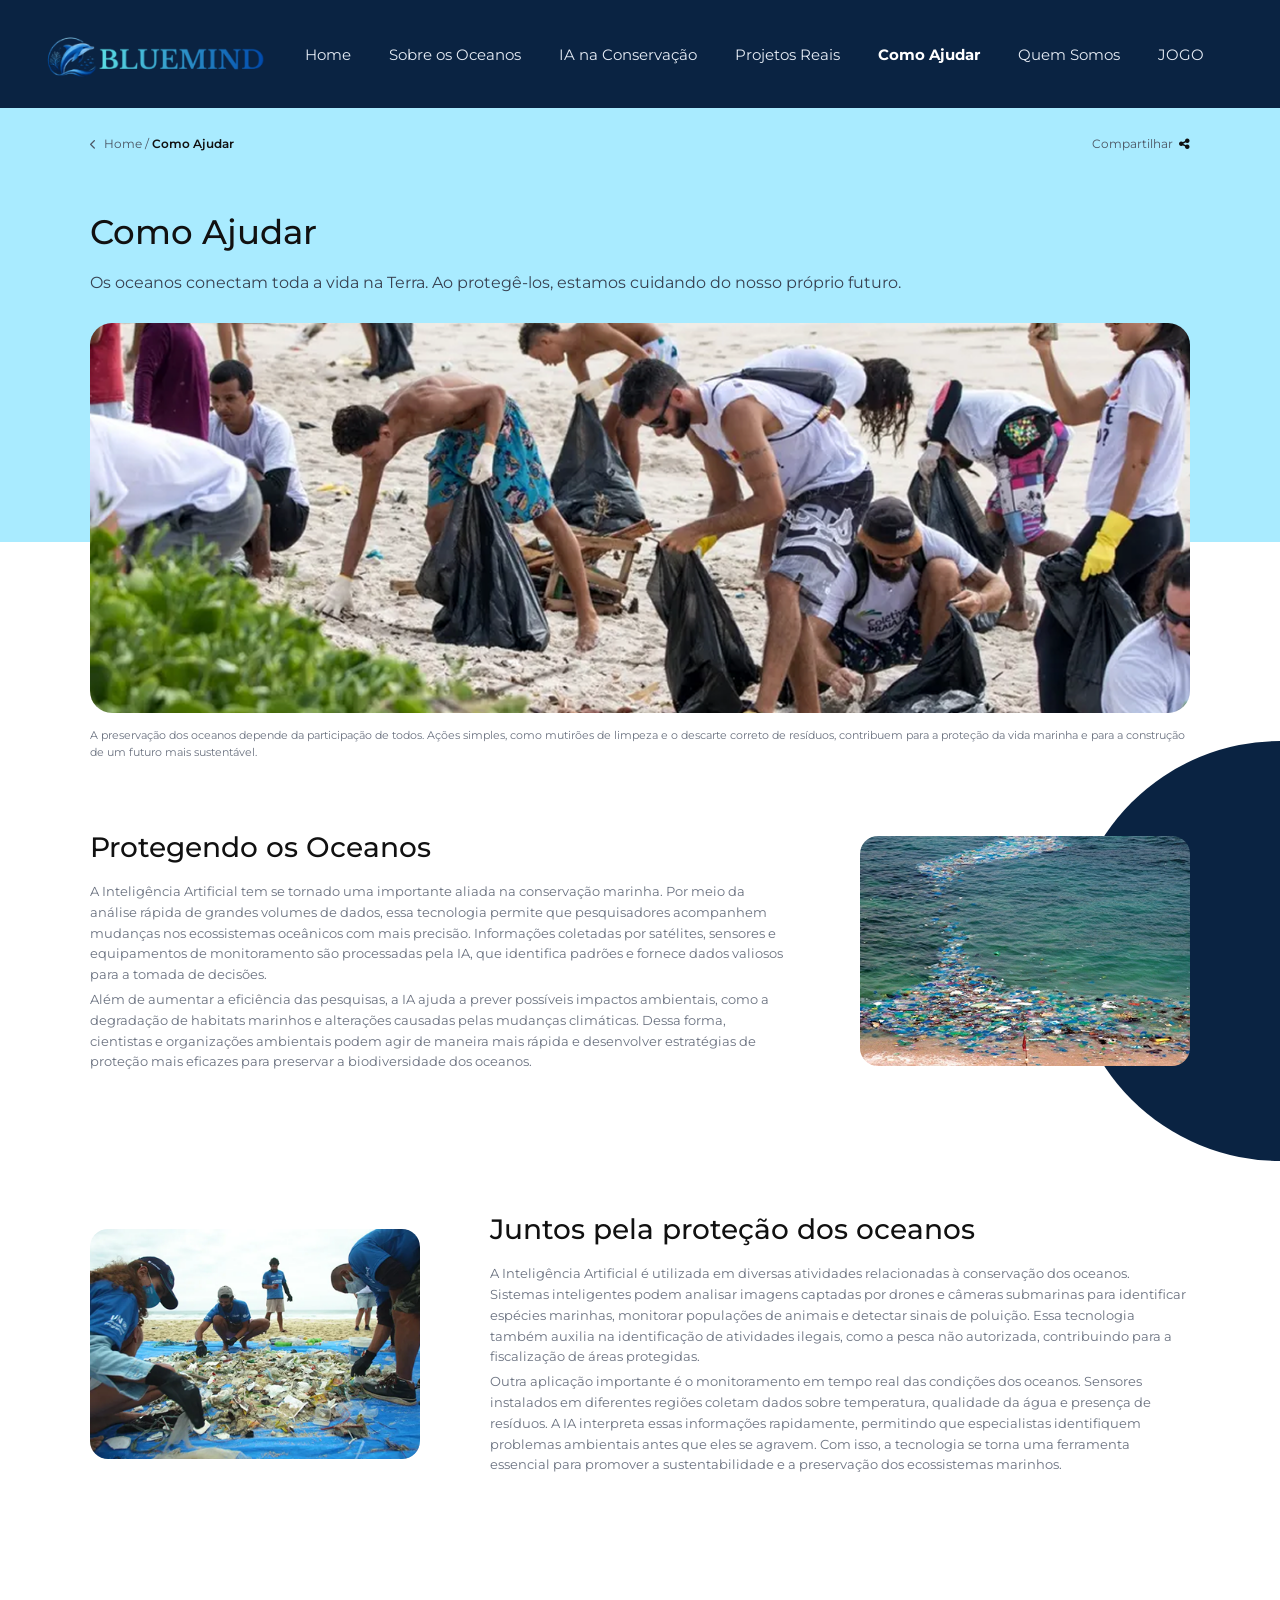
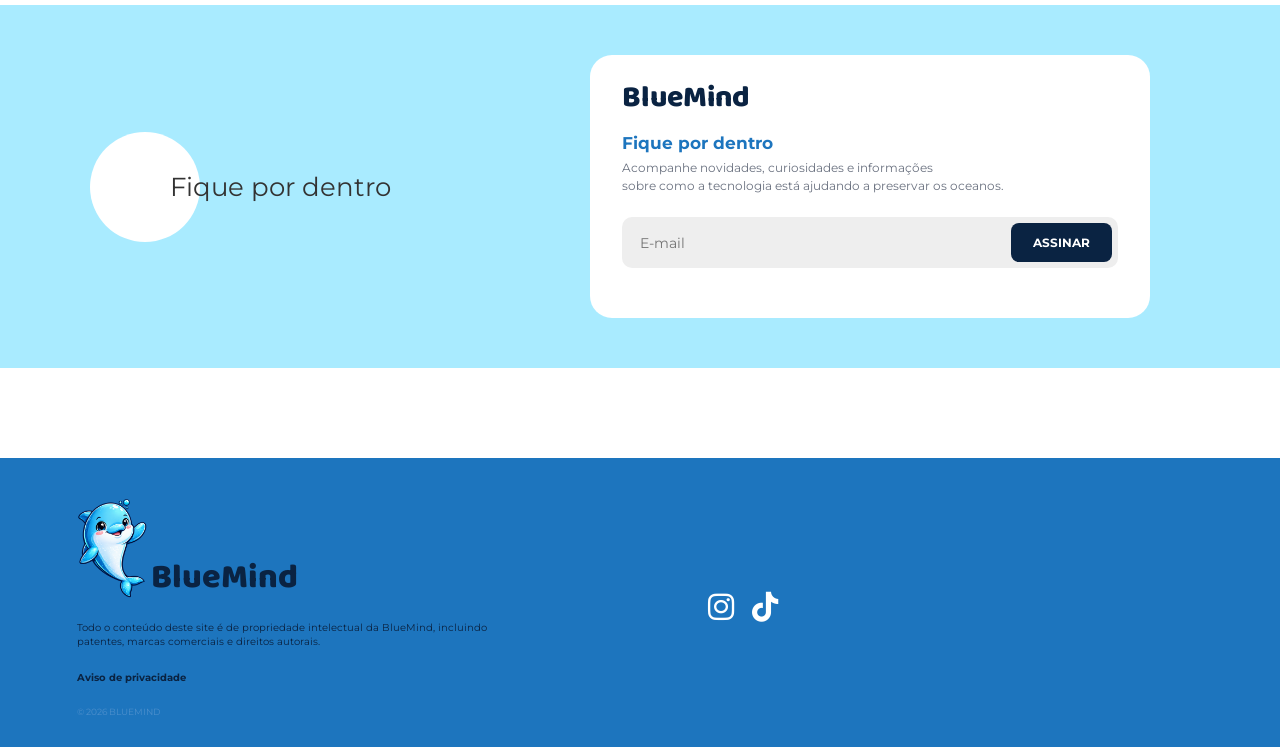
==== commit 01a4814d: "Troca o Quiz pelo jogo Mergulho Limpo - jogo.html: tela inicial com prévia animada, instruções, iten" ====
--- a/como-ajudar.html
+++ b/como-ajudar.html
@@ -28,7 +28,7 @@
                 <li><a href="./projetos-reais.html">Projetos Reais</a></li>
                 <li><a href="./como-ajudar.html" class="active">Como Ajudar</a></li>
                 <li><a href="./quem.somos.html">Quem Somos</a></li>
-                <li><a href="./quiz.html">QUIZ</a></li>
+                <li><a href="./jogo.html">JOGO</a></li>
             </ul>
         </nav>
     </header>
